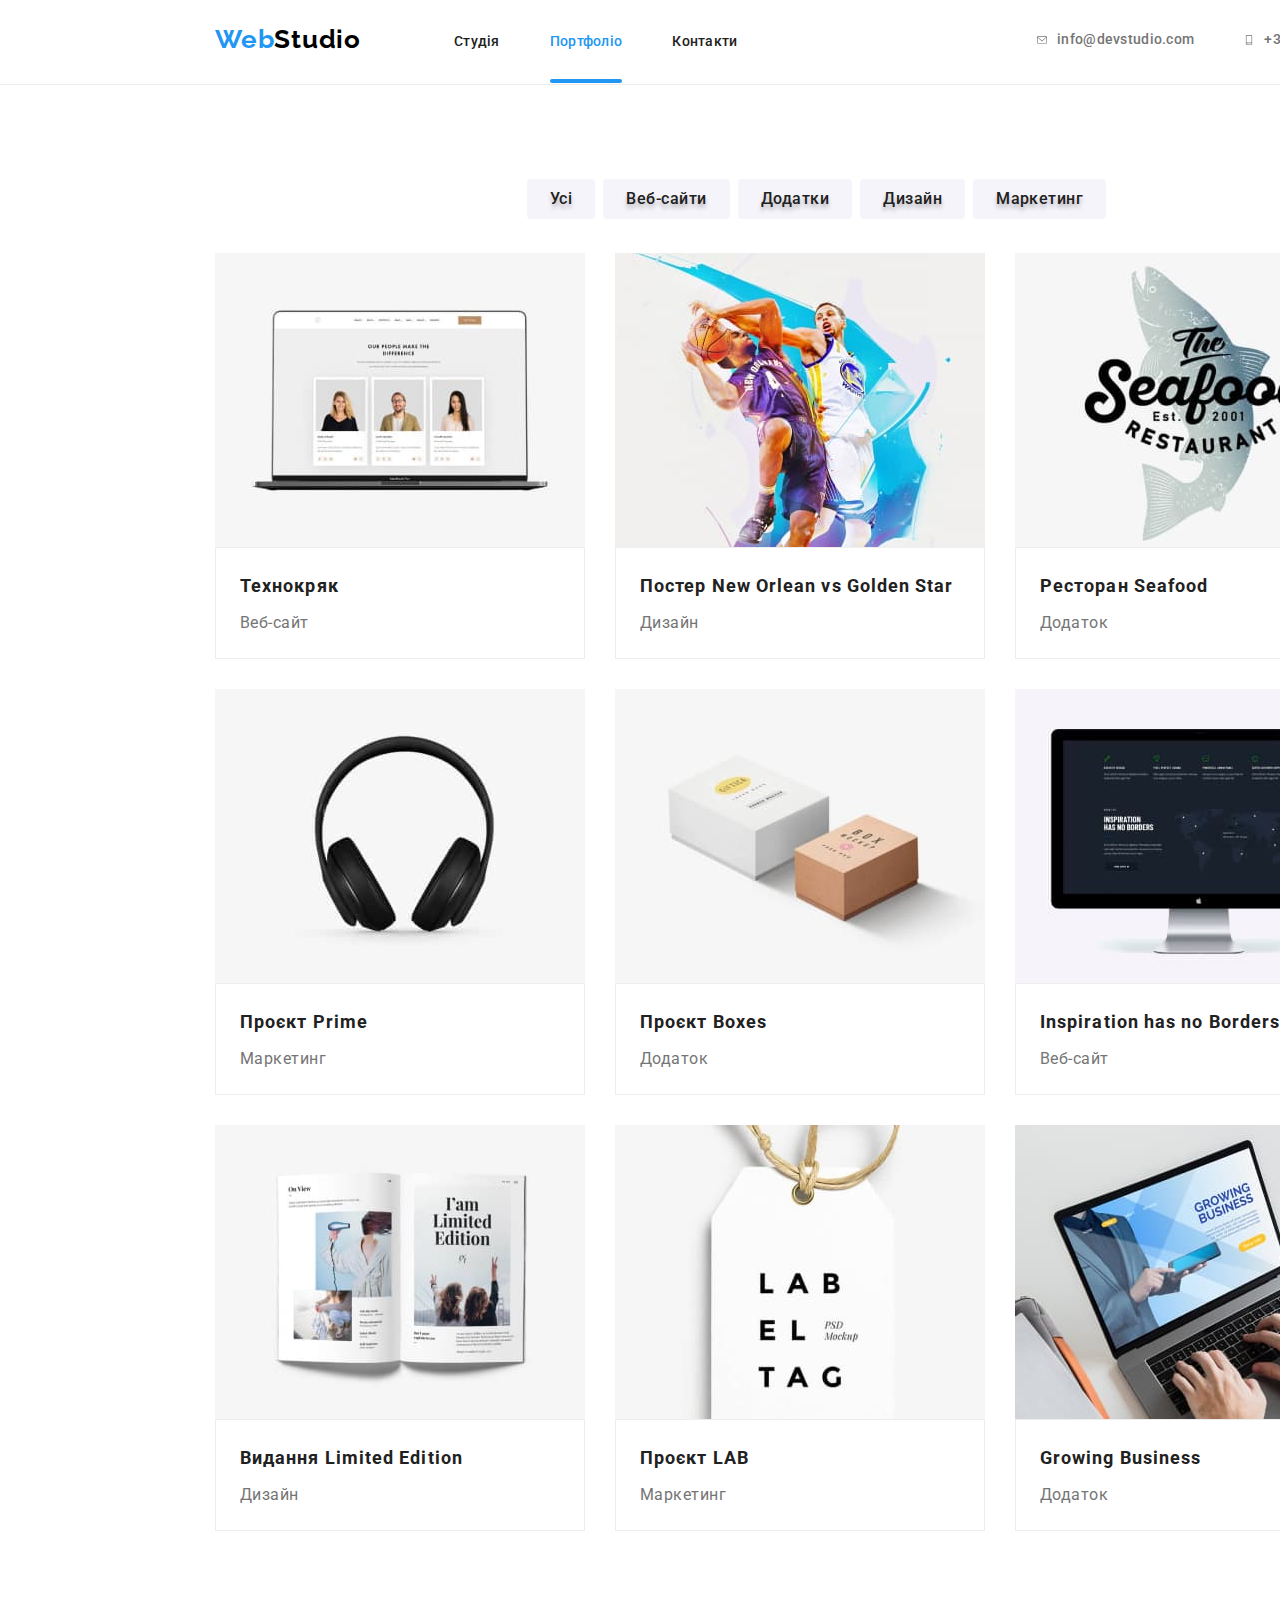
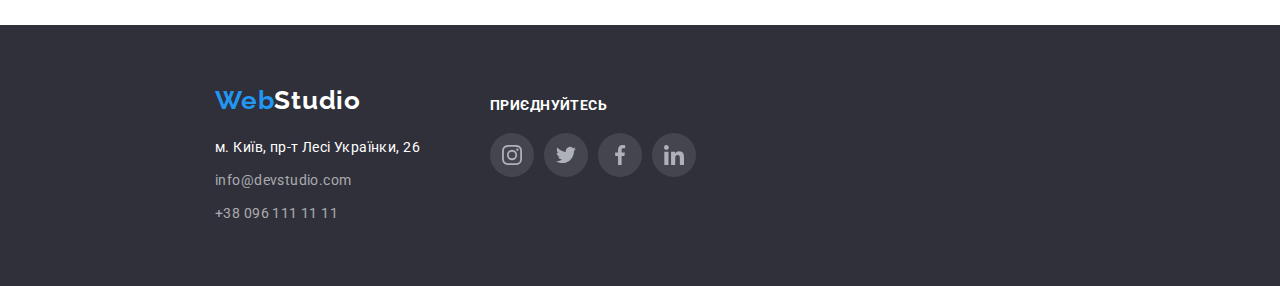
==== portfolio.html @ e2b5cc23 "add hw5 files" ====
<!DOCTYPE html>
<html lang="ru">
  <head>
    <meta charset="UTF-8" />
    <meta http-equiv="X-UA-Compatible" content="IE=edge" />
    <meta name="viewport" content="width=device-width, initial-scale=1.0" />
    <title>portfolio</title>
    <link
      rel="stylesheet"
      href="https://cdnjs.cloudflare.com/ajax/libs/modern-normalize/1.1.0/modern-normalize.min.css"
    />
    <link rel="stylesheet" href="./css/styles.css" />
    <link rel="preconnect" href="https://fonts.googleapis.com" />
    <link rel="preconnect" href="https://fonts.gstatic.com" crossorigin />
    <link
      href="https://fonts.googleapis.com/css2?family=Raleway:wght@700&family=Roboto:wght@400;500;700&display=swap"
      rel="stylesheet"
    />
  </head>
  <body>
    <header class="header-page section">
      <div class="container">
        <div class="header-logo">
          <a class="logo" href="/"><span class="logo-accent">Web</span>Studio</a>
        </div>
        <nav>
          <ul class="list site-nav">
            <li class="item"><a class="link nav-link" href="./index.html">Студія</a></li>
            <li class="item">
              <a class="link nav-link active" href="./portfolio.html">Портфоліо</a>
            </li>
            <li class="item"><a class="link nav-link" href="">Контакти</a></li>
          </ul>
        </nav>
        <ul class="list contacts">
          <li class="item item-contacts">
            <a class="link link-contacts" href="mailto:info@devstudio.com">
              <svg class="icon-contacts" width="10" height="16">
                <use href="./images/icon.svg#icon-envelope"></use>
              </svg>
              info@devstudio.com</a
            >
          </li>
          <li class="item item-contacts">
            <a class="link link-contacts" href="tel:+380961111111">
              <svg class="icon-contacts" width="10" height="16">
                <use href="./images/icon.svg#icon-smartphone"></use>
              </svg>
              +38 096 111 11 11</a
            >
          </li>
        </ul>
      </div>
    </header>
    <main>
      <section class="section our-project">
        <h1 class="visually-hidden">our project</h1>
        <div class="container">
          <ul class="list project-nav">
            <li class="item"><button class="filter btn" type="button">Усі</button></li>
            <li class="item"><button class="filter btn" type="button">Веб-сайти</button></li>
            <li class="item"><button class="filter btn" type="button">Додатки</button></li>
            <li class="item"><button class="filter btn" type="button">Дизайн</button></li>
            <li class="item"><button class="filter btn" type="button">Маркетинг</button></li>
          </ul>
          <ul class="list card-set">
            <li class="item card-item">
              <a class="portfolio-link" href="#">
                <article class="card">
                  <div class="card-thumb">
                    <img
                      src="./images/portfolio/website1.jpg"
                      alt="розробка веб-сайту"
                      width="370"
                      height="294"
                    />
                    <div class="card-over">
                      <p class="over-text">
                        Ресурс пропонує комплексні пропозиції з різним рівнем функціоналу та
                        сервісів. Все це дозволить відвідувачу отримати вичерпні відомості про
                        компанію чи приватну особу.
                      </p>
                    </div>
                  </div>
                  <div class="card-content">
                    <h2 class="title card-heading">Технокряк</h2>
                    <p class="card-text">Веб-сайт</p>
                  </div>
                </article>
              </a>
            </li>

            <li class="item card-item">
              <a class="portfolio-link" href="#">
                <article class="card">
                  <div class="card-thumb">
                    <img
                      src="./images/portfolio/design2.jpg"
                      alt="розробка постеру баскетбольного матчу"
                      width="370"
                      height="294"
                    />
                    <div class="card-over">
                      <p class="over-text">
                        Ресурс пропонує комплексні пропозиції з різним рівнем функціоналу та
                        сервісів. Все це дозволить відвідувачу отримати вичерпні відомості про
                        компанію чи приватну особу.
                      </p>
                    </div>
                  </div>
                  <div class="card-content">
                    <h2 class="title card-heading">Постер New Orlean vs Golden Star</h2>
                    <p class="card-text">Дизайн</p>
                  </div>
                </article>
              </a>
            </li>
            <li class="item card-item">
              <a class="portfolio-link" href="#">
                <article class="card">
                  <div class="card-thumb">
                    <img
                      src="./images/portfolio/add3.jpg"
                      alt="розробка додатку ресторану морської кухні "
                      width="370"
                      height="294"
                    />
                    <div class="card-over">
                      <p class="over-text">
                        Ресурс пропонує комплексні пропозиції з різним рівнем функціоналу та
                        сервісів. Все це дозволить відвідувачу отримати вичерпні відомості про
                        компанію чи приватну особу.
                      </p>
                    </div>
                  </div>
                  <div class="card-content">
                    <h2 class="title card-heading">Ресторан Seafood</h2>
                    <p class="card-text">Додаток</p>
                  </div>
                </article>
              </a>
            </li>
            <li class="item card-item">
              <a class="portfolio-link" href="#">
                <article class="card">
                  <div class="card-thumb">
                    <img
                      src="./images/portfolio/marketing4.jpg"
                      alt="маркнетинг проекту "
                      width="370"
                      height="294"
                    />
                    <div class="card-over">
                      <p class="over-text">
                        Ресурс пропонує комплексні пропозиції з різним рівнем функціоналу та
                        сервісів. Все це дозволить відвідувачу отримати вичерпні відомості про
                        компанію чи приватну особу.
                      </p>
                    </div>
                  </div>
                  <div class="card-content">
                    <h2 class="title card-heading">Проєкт Prime</h2>
                    <p class="card-text">Маркетинг</p>
                  </div>
                </article>
              </a>
            </li>
            <li class="item card-item">
              <a class="portfolio-link" href="#">
                <article class="card">
                  <div class="card-thumb">
                    <img
                      src="./images/portfolio/add5.jpg"
                      alt="розробка додатку проекту"
                      width="370"
                      height="294"
                    />
                    <div class="card-over">
                      <p class="over-text">
                        Ресурс пропонує комплексні пропозиції з різним рівнем функціоналу та
                        сервісів. Все це дозволить відвідувачу отримати вичерпні відомості про
                        компанію чи приватну особу.
                      </p>
                    </div>
                  </div>
                  <div class="card-content">
                    <h2 class="title card-heading">Проєкт Boxes</h2>
                    <p class="card-text">Додаток</p>
                  </div>
                </article>
              </a>
            </li>
            <li class="item card-item">
              <a class="portfolio-link" href="#">
                <article class="card">
                  <div class="card-thumb">
                    <img
                      src="./images/portfolio/website6.jpg"
                      alt="розробка веб-сайту"
                      width="370"
                      height="294"
                    />
                    <div class="card-over">
                      <p class="over-text">
                        Ресурс пропонує комплексні пропозиції з різним рівнем функціоналу та
                        сервісів. Все це дозволить відвідувачу отримати вичерпні відомості про
                        компанію чи приватну особу.
                      </p>
                    </div>
                  </div>
                  <div class="card-content">
                    <h2 class="title card-heading">Inspiration has no Borders</h2>
                    <p class="card-text">Веб-сайт</p>
                  </div>
                </article>
              </a>
            </li>
            <li class="item card-item">
              <a class="portfolio-link" href="#">
                <article class="card">
                  <div class="card-thumb">
                    <img
                      src="./images/portfolio/design7.jpg"
                      alt="розробка дизайну журналу"
                      width="370"
                      height="294"
                    />
                    <div class="card-over">
                      <p class="over-text">
                        Ресурс пропонує комплексні пропозиції з різним рівнем функціоналу та
                        сервісів. Все це дозволить відвідувачу отримати вичерпні відомості про
                        компанію чи приватну особу.
                      </p>
                    </div>
                  </div>
                  <div class="card-content">
                    <h2 class="title card-heading">Видання Limited Edition</h2>
                    <p class="card-text">Дизайн</p>
                  </div>
                </article>
              </a>
            </li>
            <li class="item card-item">
              <a class="portfolio-link" href="#">
                <article class="card">
                  <div class="card-thumb">
                    <img
                      src="./images/portfolio/marketing8.jpg"
                      alt="маркетинг проекту"
                      width="370"
                      height="294"
                    />
                    <div class="card-over">
                      <p class="over-text">
                        Ресурс пропонує комплексні пропозиції з різним рівнем функціоналу та
                        сервісів. Все це дозволить відвідувачу отримати вичерпні відомості про
                        компанію чи приватну особу.
                      </p>
                    </div>
                  </div>
                  <div class="card-content">
                    <h2 class="title card-heading">Проєкт LAB</h2>
                    <p class="card-text">Маркетинг</p>
                  </div>
                </article>
              </a>
            </li>
            <li class="item card-item">
              <a class="portfolio-link" href="#">
                <article class="card">
                  <div class="card-thumb">
                    <img
                      src="./images/portfolio/add9.jpg"
                      alt="розробка додатку проекту"
                      width="370"
                      height="294"
                    />
                    <div class="card-over">
                      <p class="over-text">
                        Ресурс пропонує комплексні пропозиції з різним рівнем функціоналу та
                        сервісів. Все це дозволить відвідувачу отримати вичерпні відомості про
                        компанію чи приватну особу.
                      </p>
                    </div>
                  </div>
                  <div class="card-content">
                    <h2 class="title card-heading">Growing Business</h2>
                    <p class="card-text">Додаток</p>
                  </div>
                </article>
              </a>
            </li>
          </ul>
        </div>
      </section>
    </main>
    <footer class="footer-page section">
      <div class="container">
        <div class="flex">
          <div class="footer-contacts-flex">
            <div class="footer-logo">
              <a class="logo" href="/"><span class="logo-accent">Web</span>Studio</a>
            </div>

            <address>
              <ul class="list address">
                <li class="item">м. Київ, пр-т Лесі Українки, 26</li>
                <li class="item">
                  <a class="link" href="mailto:info@devstudio.com">info@devstudio.com</a>
                </li>
                <li class="item">
                  <a class="link" href="tel:+380961111111">+38 096 111 11 11</a>
                </li>
              </ul>
            </address>
          </div>
          <div class="footer-social-flex">
            <p class="footer-social-text">приєднуйтесь</p>
            <ul class="social-list list">
              <li class="social-item">
                <a class="socail-link footer-link link" href="">
                  <svg class="social-icon" width="20" height="20">
                    <use href="./images/icon.svg#icon-instagram"></use>
                  </svg>
                </a>
              </li>
              <li class="social-item">
                <a class="socail-link footer-link link" href="">
                  <svg class="social-icon" width="20" height="20">
                    <use href="./images/icon.svg#icon-twitter"></use>
                  </svg>
                </a>
              </li>
              <li class="social-item">
                <a class="socail-link footer-link link" href="">
                  <svg class="social-icon" width="20" height="20">
                    <use href="./images/icon.svg#icon-facebook"></use>
                  </svg>
                </a>
              </li>
              <li class="social-item">
                <a class="socail-link footer-link link" href="">
                  <svg class="social-icon" width="20" height="20">
                    <use href="./images/icon.svg#icon-linkedin"></use>
                  </svg>
                </a>
              </li>
            </ul>
          </div>
        </div>
      </div>
    </footer>
  </body>
</html>
---- css/styles.css ----
html {
  box-sizing: border-box;
}
*,
*::before,
*::after {
  box-sizing: inherit;
}

:root {
  --primary-text-color: #757575;
  --primary-title-color: #212121;
  --primary-bg-color: #f5f5f5;
  --accent-color: #2196f3;
  --primary-white-color: #ffffff;
  --ptimary-dark-bg-color: #2f303a;
  --primary-buttonbg-color: #f5f4fa;
  --timing-function: cubic-bezier(0.4, 0, 0.2, 1);
  --primary-duration: 250ms;
}
body {
  color: var(--primary-text-color);
  font-family: Roboto, sans-serif;
}
.list {
  margin: 0;
  padding: 0;
  list-style: none;
}
.link {
  cursor: pointer;
}
.container {
  margin-left: auto;
  margin-right: auto;
  width: 1200px;
  padding-left: 15px;
  padding-right: 15px;
  /*outline: 1px solid red;*/
}
.section {
  width: 1600px;
  margin: auto;
}
.visually-hidden {
  position: absolute;
  width: 1px;
  height: 1px;
  margin: -1px;
  border: 0;
  padding: 0;

  white-space: nowrap;
  clip-path: inset(100%);
  clip: rect(0 0 0 0);
  overflow: hidden;
}
img {
  /*display: block;*/
  vertical-align: top;
}
.btn {
  border-radius: 4px;
  border: 1px solid transparent;
  cursor: pointer;
}

/* стили header*/
.header-page {
  border-bottom: 1px solid #ececec;
}
.header-page > .container {
  display: flex;
}
.header-logo {
  /*outline: 1px solid red;*/
  margin-right: 93px;
  padding-top: 24px;
  padding-bottom: 25px;
}
.logo {
  color: #000000;
  text-decoration: none;
  font-family: 'Raleway';
  font-weight: 700;
  font-size: 26px;
  line-height: 1.19;
  letter-spacing: 0.03em;
}
.logo .logo-accent {
  color: var(--accent-color);
}
.site-nav {
  /*outline: 1px solid red;*/

  display: flex;
  padding-left: 0px;
  padding-top: 32px;
  padding-bottom: 32px;
}
.site-nav > .item {
  /*outline: 1px solid red;*/
  margin-right: 50px;
}
.site-nav > .item:last-child {
  margin-right: 0px;
}

.nav-link {
  position: relative;
  padding-top: 32px;
  padding-bottom: 32px;
  text-decoration: none;
  color: var(--primary-title-color);
  font-weight: 500;
  font-size: 14px;
  line-height: 1.14;
  letter-spacing: 0.02em;
  transition-property: color;
  transition-duration: var(--primary-duration);
  transition-timing-function: var(--timing-function);
}
.nav-link::after {
  content: '';

  position: absolute;
  left: 0;
  bottom: -2px;

  display: block;
  width: 100%;
  height: 4px;
  border-radius: 2px;
  background-color: var(--accent-color);

  opacity: 0;
  transform: scale(0, 1);
  transition-duration: var(--primary-duration);
  transition-timing-function: var(--timing-function);
}
.active::after,
.nav-link:hover::after,
.nav-link:focus::after {
  opacity: 1;
  transform: scale(1, 1);
}

.nav-link:hover,
.nav-link:focus,
.active {
  color: var(--accent-color);
}
.contacts {
  /*outline: 1px solid red;*/

  display: flex;
  margin-left: auto;
  padding-top: 32px;
  padding-bottom: 32px;
}
.contacts > .item {
  margin-right: 50px;
  /*outline: 1px solid red;*/
}
.contacts > .item:last-child {
  margin-right: 0px;
}

.contacts .link {
  text-decoration: none;
  color: var(--primary-text-color);
  font-weight: 500;
  font-size: 14px;
  line-height: 1.14;
  letter-spacing: 0.02em;
  fill: var(--primary-text-color);
  transition-property: color, fill;
  transition-duration: var(--primary-duration);
  transition-timing-function: var(--timing-function);
}

.contacts .link:hover,
.contacts .link:focus {
  color: var(--accent-color);
  fill: var(--accent-color);
}
.link-contacts {
  display: inline-flex;
  justify-content: left;
  align-items: center;
}
.icon-contacts {
  display: flex;
  margin-right: 10px;
}
/*стили fotter*/

footer {
  background-color: var(--ptimary-dark-bg-color);
  color: var(--primary-white-color);
}
.footer-page .container {
  padding-top: 60px;
  padding-bottom: 60px;
}
.footer-page .container > .flex > .footer-contacts-flex .footer-logo {
  margin-bottom: 20px;
}
footer .logo {
  /*outline: 1px solid red;*/

  color: var(--primary-white-color);
}
.address {
  /*outline: 1px solid red;*/

  font-style: normal;
  font-weight: 400;
  font-size: 14px;
  line-height: 1.7;
  letter-spacing: 0.03em;
}
.address > .item {
  /*outline: 1px solid red;*/

  margin-bottom: 9px;
}
.address > .item:last-child {
  margin-bottom: 0px;
}

.address .link {
  text-decoration: none;
  color: rgba(255, 255, 255, 0.6);
  transition-property: color;
  transition-duration: var(--primary-duration);
  transition-timing-function: var(--timing-function);
}
.address .link:hover,
.address .link:focus {
  color: var(--accent-color);
}
.flex {
  display: flex;
}
.footer-contacts-flex {
  margin-right: 70px;
}
.footer-social-flex {
  margin: 0;
}
.footer-social-text {
  font-weight: 700;
  font-size: 14px;
  line-height: 16px;
  letter-spacing: 0.03em;
  text-transform: uppercase;
  color: var(--primary-white-color);
  margin-top: 12px;
  margin-bottom: 20px;
}
.footer-link {
  background-color: rgba(255, 255, 255, 0.1);
  fill: var(--primary-white-color);
  transition-property: background-color, fill;
  transition-duration: var(--primary-duration);
  transition-timing-function: var(--timing-function);
}
.social-icon {
  margin: auto;
  /*outline: 1px solid red;*/
}
.socail-link:hover,
.socail-link:focus {
  background-color: var(--accent-color);
  fill: var(--primary-white-color);
}

/*страничка портфолио*/
h1,
h2,
h3 {
  color: var(--primary-title-color);
}
h1,
h2,
h3,
p {
  margin: 0;
}
.our-project {
  text-align: center;
}
.our-project > .container {
  padding-top: 94px;
  padding-bottom: 94px;
}
.project-nav {
  margin-left: 312px;
  display: flex;
  margin-bottom: 34px;
}
.project-nav > .item {
  margin-right: 8px;
}
.project-nav > .item:last-child {
  margin-right: 0px;
}

.project-nav .filter {
  padding: 6px 22px;

  font-family: 'Roboto';
  color: var(--primary-title-color);
  background-color: var(--primary-buttonbg-color);
  border-radius: 4px;
  font-weight: 500;
  font-size: 16px;
  line-height: 1.6;
  text-align: center;
  letter-spacing: 0.03em;
  text-shadow: 0px 4px 4px rgba(0, 0, 0, 0.25);

  transition-property: color, background-color, box-shadow;
  transition-duration: var(--primary-duration);
  transition-timing-function: var(--timing-function);
}
.project-nav .filter:hover,
.project-nav .filter:focus {
  padding: 6px 22px;
  box-shadow: 0px 3px 1px rgba(0, 0, 0, 0.1), 0px 1px 2px rgba(0, 0, 0, 0.08),
    0px 2px 2px rgba(0, 0, 0, 0.12);
  color: var(--primary-white-color);
  background-color: var(--accent-color);
  cursor: pointer;
}
.card-set {
  display: flex;
  flex-wrap: wrap;
  margin-right: -30px;
  margin-bottom: -30px;
  font-size: 16px;
  line-height: 1.87;
  letter-spacing: 0.03em;
}
.card-set > .item {
  /*outline: 1px solid red;*/

  margin-right: 30px;
  margin-bottom: 30px;
}
.card-thumb {
  position: relative;
  overflow: hidden;
}
.card-over {
  position: absolute;
  top: 0;
  left: 0;
  width: 100%;
  height: 100%;

  opacity: 0;
  background-color: rgba(33, 150, 243, 0.9);
  transform: translateY(100%);
  transition-duration: var(--primary-duration);
  transition-timing-function: var(--timing-function);
  pointer-events: none;
}
.portfolio-link:hover .card-over,
.portfolio-link:focus .card-over {
  opacity: 1;
  transform: translateY(0);
}
.portfolio-link:hover .card-content,
.portfolio-link:focus .card-content {
  box-shadow: 0px 1px 1px rgba(0, 0, 0, 0.12), 0px 4px 4px rgba(0, 0, 0, 0.06),
    1px 4px 6px rgba(0, 0, 0, 0.16);
}

.portfolio-link {
  text-decoration: none;
}

.over-text {
  padding: 63px 24px;

  font-weight: 400;
  font-size: 18px;
  line-height: 1.55;
  letter-spacing: 0.03em;
  text-align: start;

  color: #ffffff;
}
.card-text {
  font-size: 16px;
  line-height: 1.88;
  letter-spacing: 0.03em;

  color: var(--primary-text-color);
}
.card-content {
  background: #ffffff;
  border: 1px solid #eeeeee;
  padding-top: 20px;
  padding-left: 24px;
  padding-right: 24px;
  padding-bottom: 20px;
  text-align: left;
  transition-property: box-shadow;
  transition-duration: var(--primary-duration);
  transition-timing-function: var(--timing-function);
}

.card-set .title {
  margin-bottom: 4px;
  font-weight: 700;
  font-size: 18px;
  line-height: 2;
  letter-spacing: 0.06em;
}
/*.card-content:hover,
.card-content:focus {
  box-shadow: 0px 1px 1px rgba(0, 0, 0, 0.12), 0px 4px 4px rgba(0, 0, 0, 0.06),
    1px 4px 6px rgba(0, 0, 0, 0.16);
}*/
/*главная страница*/
/*банер*/
.hero {
  background-color: var(--ptimary-dark-bg-color);
  text-align: center;
  background-image: linear-gradient(to right, rgba(47, 48, 58, 0.4), rgba(47, 48, 58, 0.4)),
    url(../images/hero.jpg);
  width: 1600px;

  background-size: contain;
}
.hero > .container {
  padding-top: 200px;
  padding-bottom: 200px;
  padding-left: 252px;
  padding-right: 252px;

  /*outline: 1px solid red;*/
}
.hero .title {
  margin-bottom: 30px;
  /*outline: 1px solid red;*/
  color: var(--primary-white-color);
  font-style: normal;
  font-weight: 900;
  font-size: 44px;
  line-height: 1.36;
  text-align: center;
  letter-spacing: 0.06em;
  text-transform: uppercase;
}
.hero .order {
  /*outline: 1px solid red;*/
  padding: 10px 32px;

  background-color: var(--accent-color);
  color: var(--primary-white-color);
  font-family: 'Roboto';
  font-style: normal;
  font-weight: 700;
  font-size: 16px;
  line-height: 1.88;
  align-items: center;
  letter-spacing: 0.06em;
}
/*modal window*/
.backdrop {
  position: fixed;
  top: 0;
  left: 0;
  bottom: 0;
  right: 0;
  background-color: rgba(0, 0, 0, 0.2);
  opacity: 1;
  transition: opacity 250ms var(--timing-function), visibility 250ms var(--timing-function);
  /*visibility: visible;*/
  z-index: 50;
}

.backdrop.is-hidden {
  opacity: 0;
  pointer-events: none;
  visibility: hidden;
}
.backdrop.is-hidden .modal {
  transform: translate(-50%, -50%) scale(1.3);
  transition: transform 250ms var(--timing-function);
}

.modal {
  position: absolute;
  top: 50%;
  left: 50%;
  width: 528px;
  height: 581px;

  background-color: var(--primary-white-color);
  box-shadow: 0px 1px 3px rgba(0, 0, 0, 0.12), 0px 1px 1px rgba(0, 0, 0, 0.14),
    0px 2px 1px rgba(0, 0, 0, 0.2);
  border-radius: 4px;
  transform: translate(-50%, -50%) scale(1);
  transition: transform 250ms var(--timing-function);
}
.btn-close {
  display: inline-flex;
  align-items: center;
  width: 30px;
  height: 30px;
  position: absolute;
  top: 8px;
  right: 8px;

  background-color: var(--primary-white-color);
  border-radius: 50%;
  border: 1px solid rgba(0, 0, 0, 0.1);
  fill: black;
  transition-property: border-color, fill;
  transition-duration: var(--primary-duration);
  transition-timing-function: var(--timing-function);
}

.btn-close:hover,
.btn-close:focus {
  border-color: var(--accent-color);
  fill: var(--accent-color);
}

/*перелік переваг*/
.benefits {
  font-size: 14px;
  line-height: 1.7;
  letter-spacing: 0.03em;
}
.benefits > .container > .list {
  display: flex;
  padding-top: 94px;
  padding-bottom: 94px;
}
.benefits .title {
  margin-bottom: 10px;
  /*outline: 1px solid red;*/

  color: var(--primary-title-color);
  font-style: normal;
  font-weight: 700;
  font-size: 14px;
  line-height: 1.14;
  letter-spacing: 0.03em;
  text-transform: uppercase;
}
.benefits > .container > .list > .item {
  margin-right: 30px;
}
.benefits > .container > .list > .item:last-child {
  margin-right: 0px;
}

.icon-box {
  background-color: var(--primary-buttonbg-color);
  width: 270px;
  height: 120px;
  margin-bottom: 30px;
  border-radius: 4px;
  display: inline-flex;
  justify-content: center;
  align-items: center;
}
/*Чим ми займаємося*/
.activity > .container {
  padding-bottom: 94px;
}
.activity > .container > .list {
  display: flex;
}
.activity > .container > .list > .item {
  position: relative;
  margin-right: 30px;
}
.activity > .container > .list > .item:last-child {
  margin-right: 0px;
}

.activity .title {
  margin-bottom: 50px;
  color: var(--primary-title-color);
  font-style: normal;
  font-weight: 700;
  font-size: 36px;
  line-height: 1.17;
  text-align: center;
  letter-spacing: 0.03em;
}
.activity-text {
  padding-top: 27px;
  padding-bottom: 27px;
  position: absolute;
  bottom: 0;
  left: 0;
  width: 100%;
  background-color: rgba(47, 48, 58, 0.8);
}
.text {
  font-weight: 700;
  font-size: 14px;
  line-height: 16px;
  text-align: center;
  letter-spacing: 0.03em;
  text-transform: uppercase;

  color: #ffffff;
}
/*наша команда*/
.team .container {
  padding-top: 94px;
  padding-bottom: 94px;
}
.team .container > .list {
  display: flex;
}
.team .container > .list > .item {
  /*outline: 1px solid red;*/
  margin-right: 30px;
}
.team .container > .list > .item:last-child {
  margin-right: 0px;
}

.team {
  background: #f5f4fa;
  text-align: center;
  font-size: 16px;
  line-height: 1.18;
  letter-spacing: 0.03em;
}
.team .team-title {
  margin-bottom: 50px;

  font-style: normal;
  font-weight: 700;
  font-size: 36px;
  line-height: 1.16;
  letter-spacing: 0.03em;
}
.team .title-name {
  margin-bottom: 10px;
  font-style: normal;
  font-weight: 500;
  font-size: 16px;
  line-height: 1.9;
  letter-spacing: 0.03em;
}
.team-card {
  background: #ffffff;
  box-shadow: 0px 1px 3px rgba(0, 0, 0, 0.12), 0px 1px 1px rgba(0, 0, 0, 0.14),
    0px 2px 1px rgba(0, 0, 0, 0.2);
  border-radius: 0px 0px 4px 4px;
  margin-bottom: 0px;
}
.team-card-content {
  padding-top: 30px;
  padding-bottom: 30px;
  padding-left: 24px;
  padding-right: 24px;
}
.taem-card-text {
  margin-bottom: 16px;
}
.social-list {
  display: inline-flex;
}
.social-item {
  margin-right: 10px;
  justify-content: center;
}
.social-item:last-child {
  margin-right: 0px;
}

.socail-link {
  display: inline-flex;
  justify-content: center;
  align-items: center;
  width: 44px;
  height: 44px;
  border-radius: 50%;
  /*outline: 1px solid red;*/
  fill: #afb1b8;
  transition-property: background-color, fill;
  transition-duration: var(--primary-duration);
  transition-timing-function: var(--timing-function);
}
.social-icon {
  margin: auto;
  /*outline: 1px solid red;*/
}
.socail-link:hover,
.socail-link:focus {
  background-color: var(--accent-color);
  fill: var(--primary-white-color);
}
/*Постійні клієнти*/
.clients > .container {
  padding-top: 94px;
  padding-bottom: 94px;
}
.clients-title {
  font-weight: 700;
  font-size: 36px;
  line-height: 1.66;
  text-align: center;
  letter-spacing: 0.03em;
  margin-bottom: 50px;
}
.clients-list {
  display: flex;
  padding: 0;
  margin: 0;
  list-style: none;
  justify-content: space-between;
  align-items: center;
}
.client-item {
  width: 170px;
  height: 90px;
}
.client-item {
  margin-right: 30px;
}
.client-item:last-child {
  margin-right: 0px;
}
.client-link {
  width: 170px;
  height: 90px;
  display: block;
  border: 1px solid #afb1b8;
  border-radius: 4px;
  color: #afb1b8;
  background-color: #fff;
  padding: 16px 32px;
  transition-property: color, border-color;
  transition-duration: var(--primary-duration);
  transition-timing-function: var(--timing-function);
}
.client-icon {
  fill: currentColor;
}
.client-link:hover,
.client-link:focus {
  color: var(--accent-color);

  border-color: var(--accent-color);
}
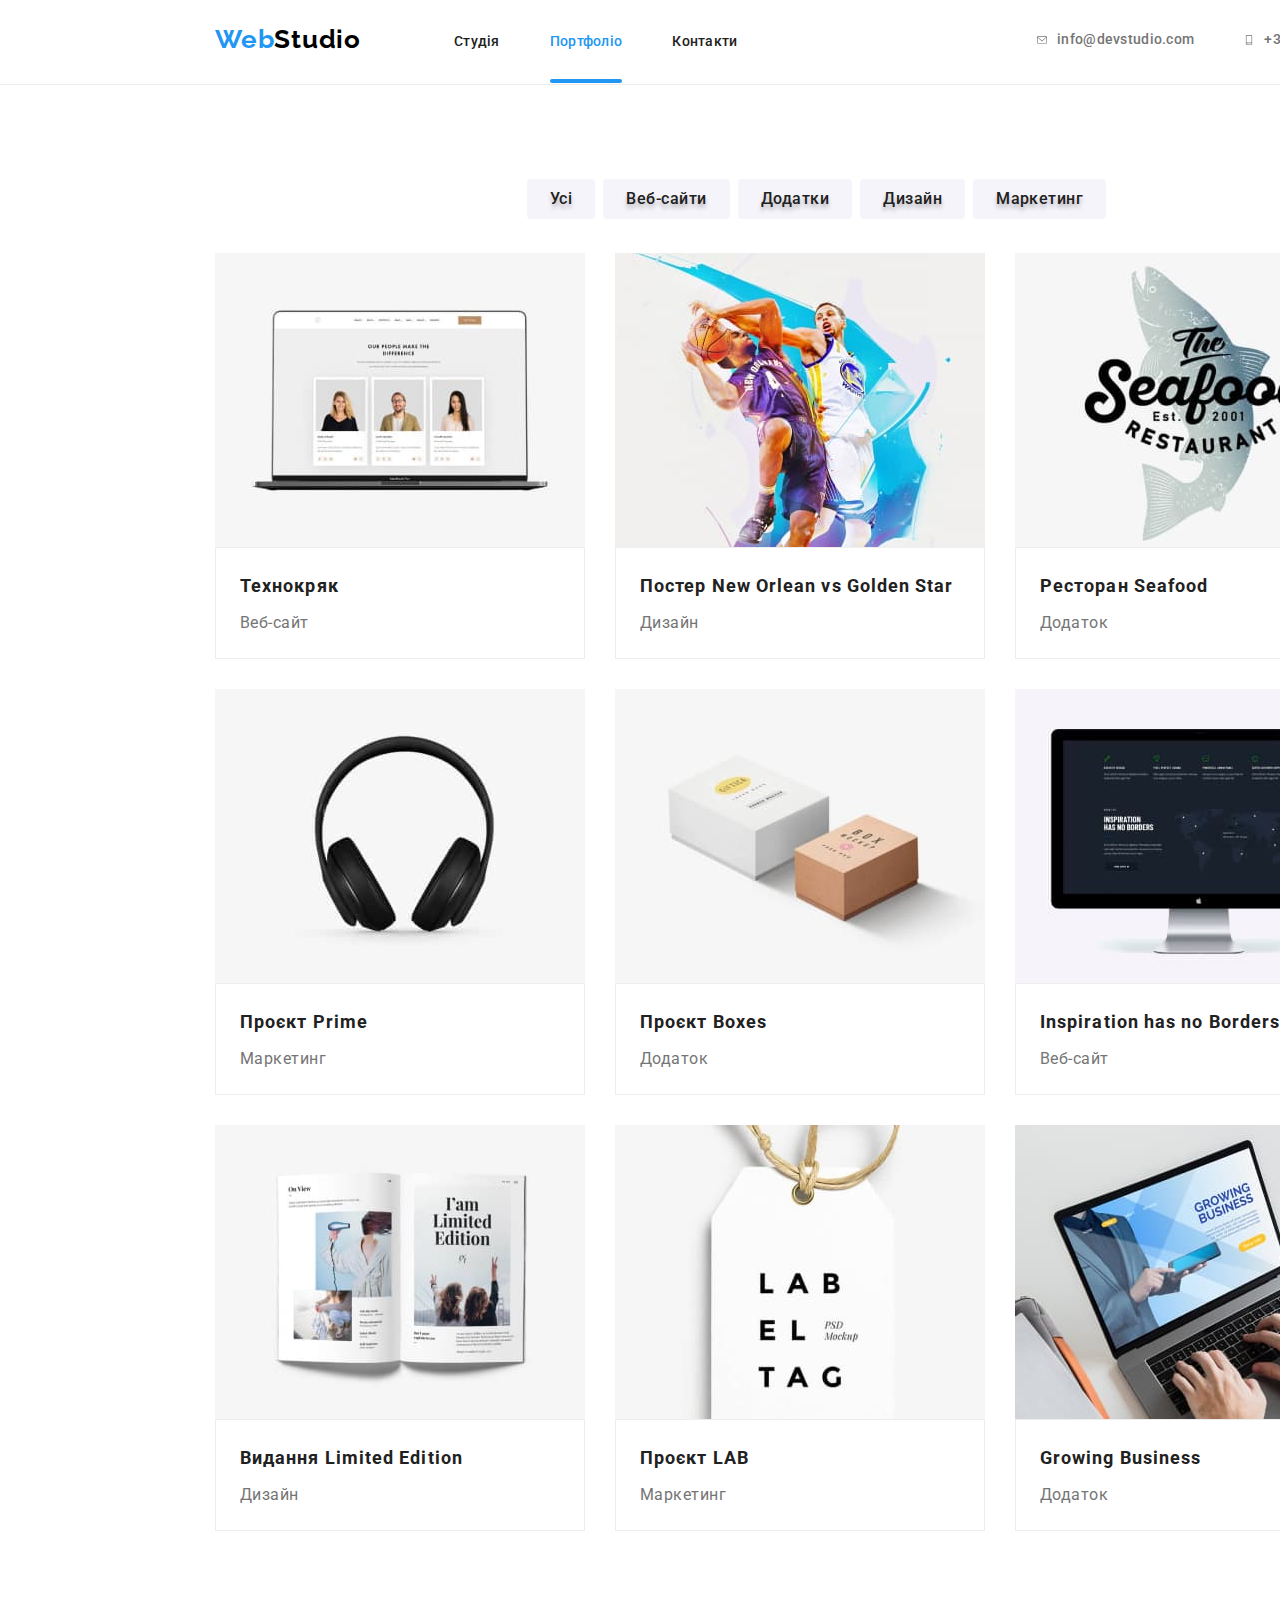
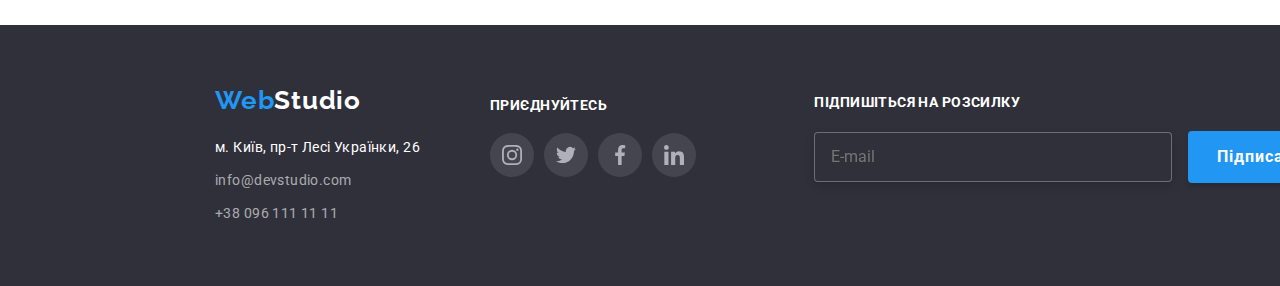
==== commit a3227d6a: "Update portfolio.html" ====
--- a/portfolio.html
+++ b/portfolio.html
@@ -347,6 +347,20 @@
               </li>
             </ul>
           </div>
+          <div class="footer-form-box">
+            <h3 class="footer-form-title">Підпишіться на розсилку</h3>
+            <form class="footer-form">
+              <label class="visually-hidden" for=" mail">mail fild</label>
+              <input class="footer-input" type="mail" name="mail" id="mail" placeholder="E-mail" />
+
+              <button class="footer-submit btn" type="submit">
+                Підписатися
+                <svg class="footer-btn-icon">
+                  <use href="./images/icon.svg#icon-send" wight="24" height="24"></use>
+                </svg>
+              </button>
+            </form>
+          </div>
         </div>
       </div>
     </footer>
--- a/css/styles.css
+++ b/css/styles.css
@@ -275,7 +275,79 @@
   background-color: var(--accent-color);
   fill: var(--primary-white-color);
 }
-
+/*footer form*/
+.footer-form-box {
+  /*margin-top: 10px;*/
+  margin-right: 0;
+  margin-left: auto;
+}
+.footer-form-title {
+  margin-top: 10px;
+  margin-bottom: 20px;
+
+  font-weight: 700;
+  font-size: 14px;
+  line-height: 1.14;
+  letter-spacing: 0.03em;
+  text-transform: uppercase;
+
+  color: var(--primary-white-color);
+}
+.footer-form {
+  width: 100%;
+}
+.footer-submit {
+  position: relative;
+  /*display: block;*/
+  margin-left: 12px;
+  padding: 10px 62px 10px 28px;
+
+  font-weight: 700;
+  font-size: 16px;
+  line-height: 1.875;
+  align-items: center;
+  text-align: center;
+  letter-spacing: 0.06em;
+
+  color: #ffffff;
+
+  background: var(--accent-color);
+  box-shadow: 0px 4px 4px rgba(0, 0, 0, 0.15);
+  border-radius: 4px;
+}
+.footer-input {
+  outline: none;
+
+  padding-top: 15px;
+  padding-bottom: 15px;
+  padding-left: 16px;
+  width: 358px;
+  height: 50px;
+
+  background-color: var(--ptimary-dark-bg-color);
+  border: 1px solid rgba(255, 255, 255, 0.3);
+  filter: drop-shadow(0px 4px 4px rgba(0, 0, 0, 0.15));
+  border-radius: 4px;
+  color: rgba(255, 255, 255, 0.6);
+  transition-property: border-color;
+  transition-duration: var(--primary-duration);
+  transition-timing-function: var(--timing-function);
+}
+.footer-input:hover,
+.footer-input:focus {
+  border-color: var(--accent-color);
+}
+
+.footer-btn-icon {
+  position: absolute;
+  top: 13px;
+  left: 148px;
+
+  width: 24px;
+  height: 24px;
+
+  fill: var(--primary-white-color);
+}
 /*страничка портфолио*/
 h1,
 h2,
@@ -495,6 +567,10 @@
 }
 
 .modal {
+  padding-top: 40px;
+  padding-left: 41px;
+  padding-right: 30px;
+  padding-bottom: 40px;
   position: absolute;
   top: 50%;
   left: 50%;
@@ -528,7 +604,7 @@
 
 .btn-close:hover,
 .btn-close:focus {
-  border-color: var(--accent-color);
+  /*border-color: var(--accent-color);*/
   fill: var(--accent-color);
 }
 
@@ -758,3 +834,170 @@
 
   border-color: var(--accent-color);
 }
+/*заполнение модалки*/
+textarea {
+  outline: none;
+
+  padding: 12px 16px;
+  resize: none;
+  border: 1px solid rgba(33, 33, 33, 0.2);
+  border-radius: 4px;
+  transition-property: border-color;
+  transition-duration: var(--primary-duration);
+  transition-timing-function: var(--timing-function);
+}
+
+textarea:hover,
+textarea:focus {
+  border-color: var(--accent-color);
+  cursor: pointer;
+}
+.form {
+  width: 448px;
+  padding: 12px 52px 54px 28px;
+}
+.title-modal {
+  margin-bottom: 12px;
+
+  font-weight: 700;
+  font-size: 20px;
+  line-height: 1.15;
+  text-align: center;
+  letter-spacing: 0.03em;
+  color: var(--primary-title-color);
+}
+.form-field {
+  position: relative;
+  display: flex;
+  flex-direction: column;
+  margin-bottom: 10px;
+  text-align: start;
+}
+.form-agreement {
+  margin-top: 20px;
+  margin-bottom: 30px;
+  text-align: center;
+}
+.input-title {
+  padding-bottom: 4px;
+
+  font-size: 12px;
+  line-height: 1.166;
+  letter-spacing: 0.01em;
+}
+.input {
+  outline: none;
+
+  padding-left: 42px;
+  height: 40px;
+
+  border: 1px solid rgba(33, 33, 33, 0.2);
+
+  border-radius: 4px;
+  transition-property: border-color;
+  transition-duration: var(--primary-duration);
+  transition-timing-function: var(--timing-function);
+}
+.input:hover,
+.input:focus {
+  border-color: var(--accent-color);
+  cursor: pointer;
+}
+.input:focus + .icon-form {
+  fill: #2196f3;
+}
+
+.icon-form {
+  position: absolute;
+  left: 12px;
+  bottom: 11px;
+
+  width: 18px;
+  height: 18px;
+
+  fill: black;
+  transition-property: fill;
+  transition-duration: var(--primary-duration);
+  transition-timing-function: var(--timing-function);
+}
+.form-field:hover .icon-form,
+.form-field:focus .icon-form {
+  fill: var(--accent-color);
+}
+
+.agreement {
+  display: inline-block;
+  margin-top: 20px;
+  margin-bottom: 30px;
+  font-size: 14px;
+  line-height: 1.166;
+  letter-spacing: 0.03em;
+  color: var(--primary-text-color);
+}
+.agreement a {
+  text-decoration-line: underline;
+  color: var(--accent-color);
+}
+.submit {
+  margin-bottom: 40px;
+  box-sizing: border-box;
+  padding: 10px 52px;
+  background: var(--accent-color);
+  box-shadow: 0px 4px 4px rgba(0, 0, 0, 0.15);
+  border-radius: 4px;
+  font-weight: 700;
+  font-size: 16px;
+  line-height: 1.875;
+  align-items: center;
+  text-align: center;
+  letter-spacing: 0.06em;
+  color: var(--primary-white-color);
+  transition-property: box-shadow;
+  transition-duration: var(--primary-duration);
+  transition-timing-function: var(--timing-function);
+}
+.submit:hover,
+.submit:focus {
+  box-shadow: 0px 4px 4px rgba(0, 0, 0, 0.4);
+  cursor: pointer;
+}
+.checkbox {
+  -webkit-appearance: none;
+  -moz-appearance: none;
+  appearance: none;
+  position: absolute;
+
+  position: absolute;
+  width: 1px;
+  height: 1px;
+  margin: -1px;
+  border: 0;
+  padding: 0;
+}
+.checkbox:checked + .checkbox-icon {
+  background-image: url('../images/chek.svg');
+
+  background-size: contain;
+  width: 16px;
+  height: 15px;
+
+  background-size: contain;
+  border-radius: 2px;
+}
+.checkbox:checked + .checkbox-icon > .border-icon {
+  position: absolute;
+  width: 1px;
+  height: 1px;
+  margin: -1px;
+  border: 0;
+  padding: 0;
+}
+
+.checkbox-icon {
+  display: inline-block;
+  vertical-align: top;
+  margin-right: 8.38px;
+
+  width: 16px;
+  height: 15px;
+}
